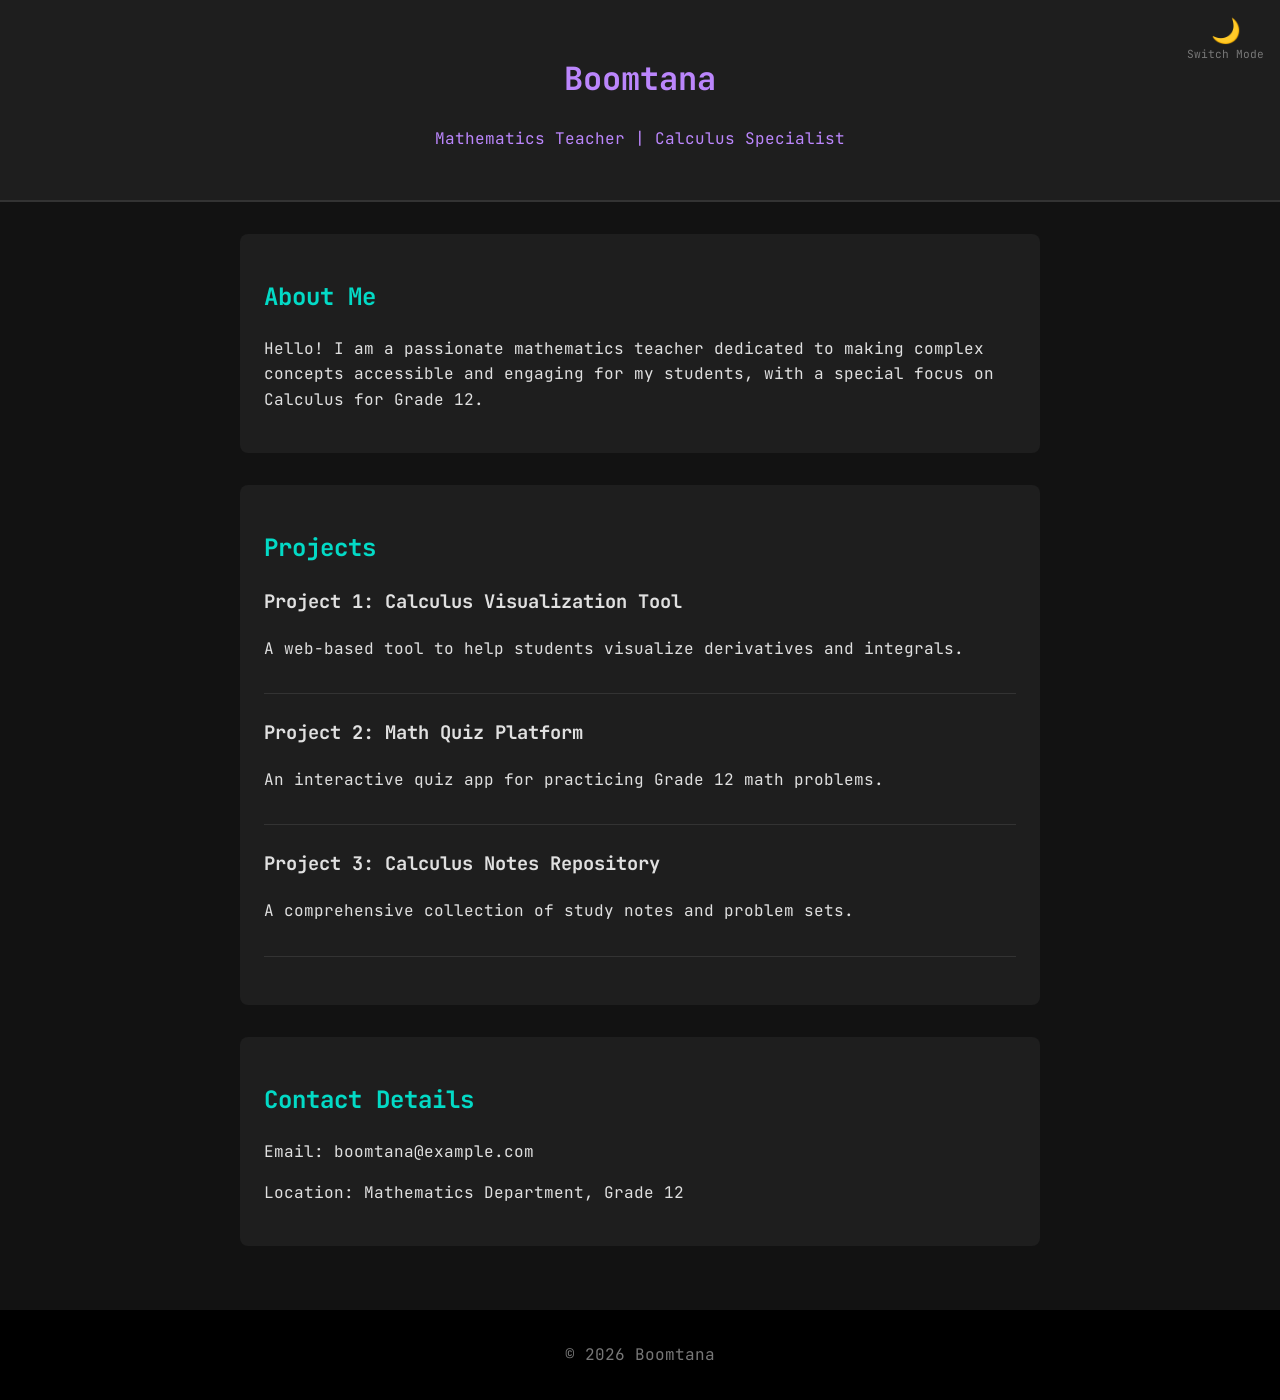
==== docs/index.html @ 0ce88c64 "Move assets to docs folder" ====
<!DOCTYPE html>
<html lang="en">
<head>
    <meta charset="UTF-8">
    <meta name="viewport" content="width=device-width, initial-scale=1.0">
    <title>Boomtana - Mathematics Teacher</title>
    <link rel="stylesheet" href="style.css">
</head>
<body>
    <header>
        <h1>Boomtana</h1>
        <p>Mathematics Teacher | Calculus Specialist</p>
        <div class="theme-container">
            <button id="theme-toggle" aria-label="Toggle theme">🌙</button>
            <span class="theme-label">Switch Mode</span>
        </div>
    </header>

    <main>
        <section id="about">
            <h2>About Me</h2>
            <p>Hello! I am a passionate mathematics teacher dedicated to making complex concepts accessible and engaging for my students, with a special focus on Calculus for Grade 12.</p>
        </section>

        <section id="projects">
            <h2>Projects</h2>
            <div class="project-list">
                <article>
                    <h3>Project 1: Calculus Visualization Tool</h3>
                    <p>A web-based tool to help students visualize derivatives and integrals.</p>
                </article>
                <article>
                    <h3>Project 2: Math Quiz Platform</h3>
                    <p>An interactive quiz app for practicing Grade 12 math problems.</p>
                </article>
                <article>
                    <h3>Project 3: Calculus Notes Repository</h3>
                    <p>A comprehensive collection of study notes and problem sets.</p>
                </article>
            </div>
        </section>

        <section id="contact">
            <h2>Contact Details</h2>
            <p>Email: boomtana@example.com</p>
            <p>Location: Mathematics Department, Grade 12</p>
        </section>
    </main>

    <footer>
        <p>&copy; 2026 Boomtana</p>
    </footer>
    <script src="script.js"></script>
</body>
</html>
---- docs/style.css ----
@import url('https://fonts.googleapis.com/css2?family=JetBrains+Mono:wght@400;700&display=swap');

:root {
    --bg-color: #121212;
    --text-color: #e0e0e0;
    --header-bg: #1e1e1e;
    --section-bg: #1e1e1e;
    --accent-color: #03dac6;
    --secondary-text: #777;
    --header-text: #bb86fc;
}

body.light-theme {
    --bg-color: #f4f4f4;
    --text-color: #333;
    --header-bg: #fff;
    --section-bg: #fff;
    --accent-color: #4a90e2;
    --secondary-text: #555;
    --header-text: #4a90e2;
}

body {
    font-family: 'JetBrains Mono', monospace;
    line-height: 1.6;
    margin: 0;
    padding: 0;
    background-color: var(--bg-color);
    color: var(--text-color);
    transition: background 0.3s, color 0.3s;
}

header {
    background: var(--header-bg);
    color: var(--header-text);
    padding: 2rem;
    text-align: center;
    border-bottom: 2px solid #333;
    position: relative;
}

main {
    padding: 2rem;
    max-width: 800px;
    margin: auto;
}

section {
    margin-bottom: 2rem;
    background: var(--section-bg);
    padding: 1.5rem;
    border-radius: 8px;
}

h2 {
    color: var(--accent-color);
}

.project-list article {
    margin-bottom: 1.5rem;
    padding-bottom: 1rem;
    border-bottom: 1px solid #333;
}

#theme-toggle {
    background: none;
    border: none;
    font-size: 1.5rem;
    cursor: pointer;
    color: var(--text-color);
    display: block;
    margin: 0 auto;
}

.theme-container {
    position: absolute;
    top: 1rem;
    right: 1rem;
    text-align: center;
}

.theme-label {
    font-size: 0.7rem;
    display: block;
    color: var(--secondary-text);
}

footer {
    text-align: center;
    padding: 1rem;
    background: #000;
    color: var(--secondary-text);
}
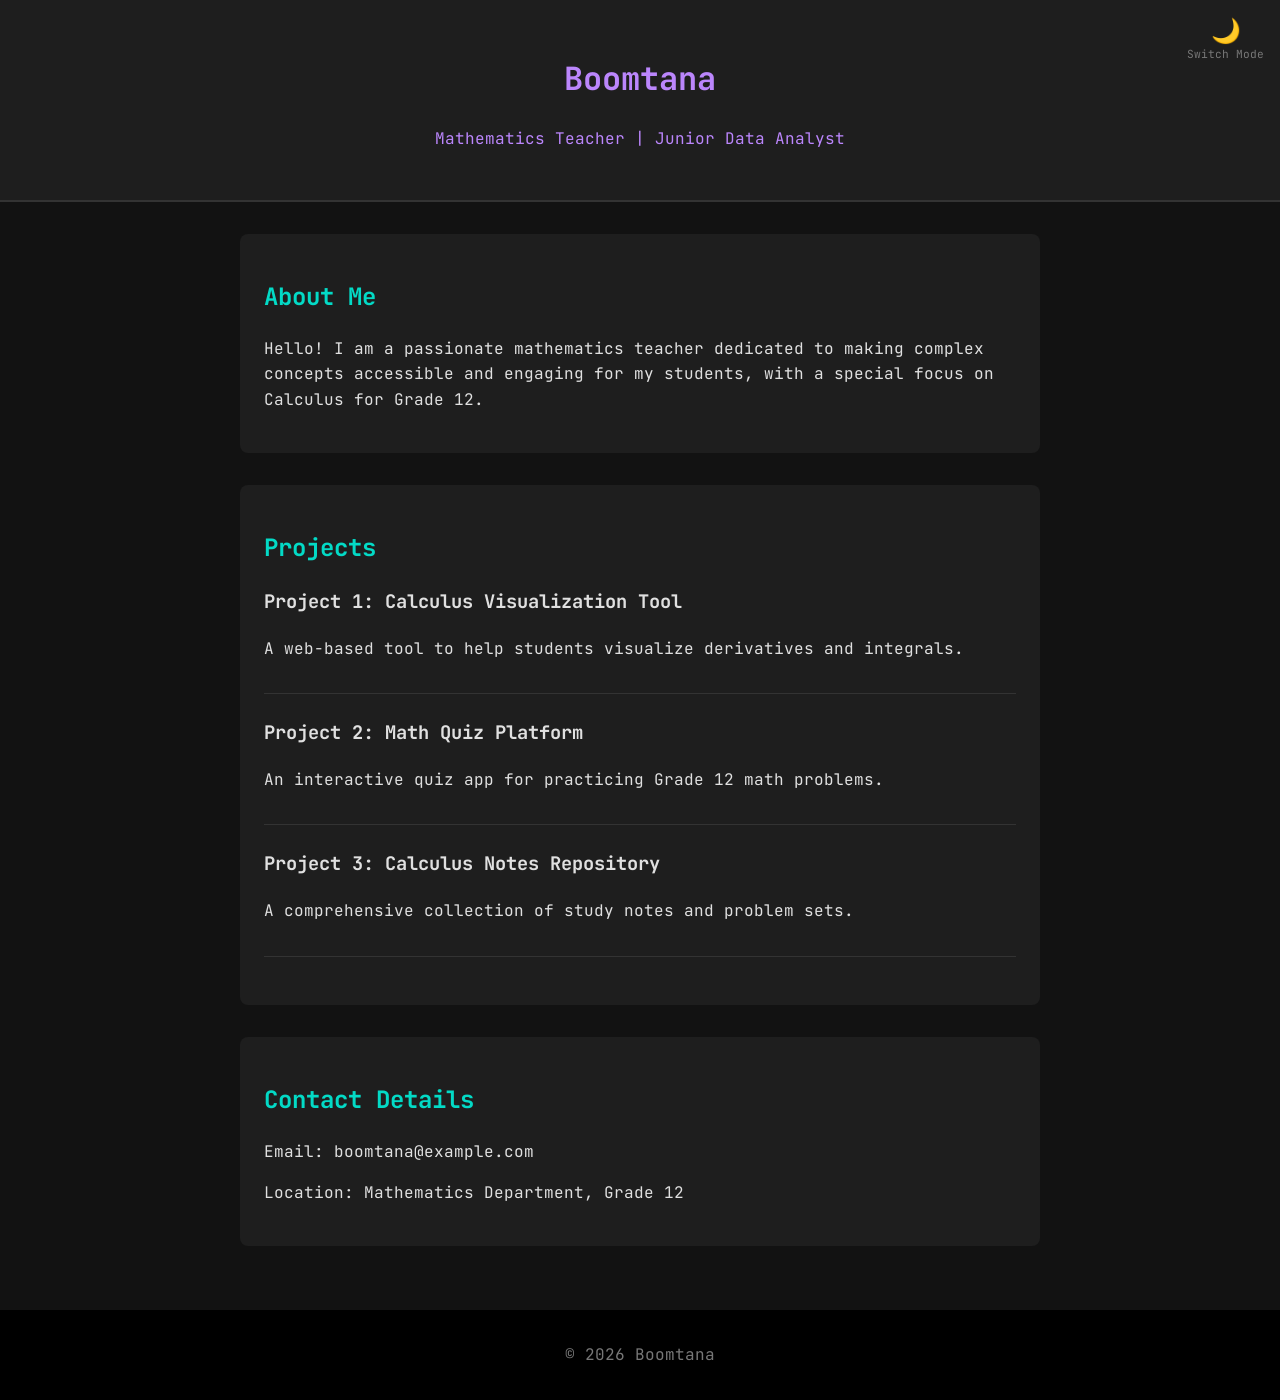
==== commit b6e93ecd: "Update professional title in index.html" ====
--- a/docs/index.html
+++ b/docs/index.html
@@ -9,7 +9,7 @@
 <body>
     <header>
         <h1>Boomtana</h1>
-        <p>Mathematics Teacher | Calculus Specialist</p>
+        <p>Mathematics Teacher | Junior Data Analyst</p>
         <div class="theme-container">
             <button id="theme-toggle" aria-label="Toggle theme">🌙</button>
             <span class="theme-label">Switch Mode</span>
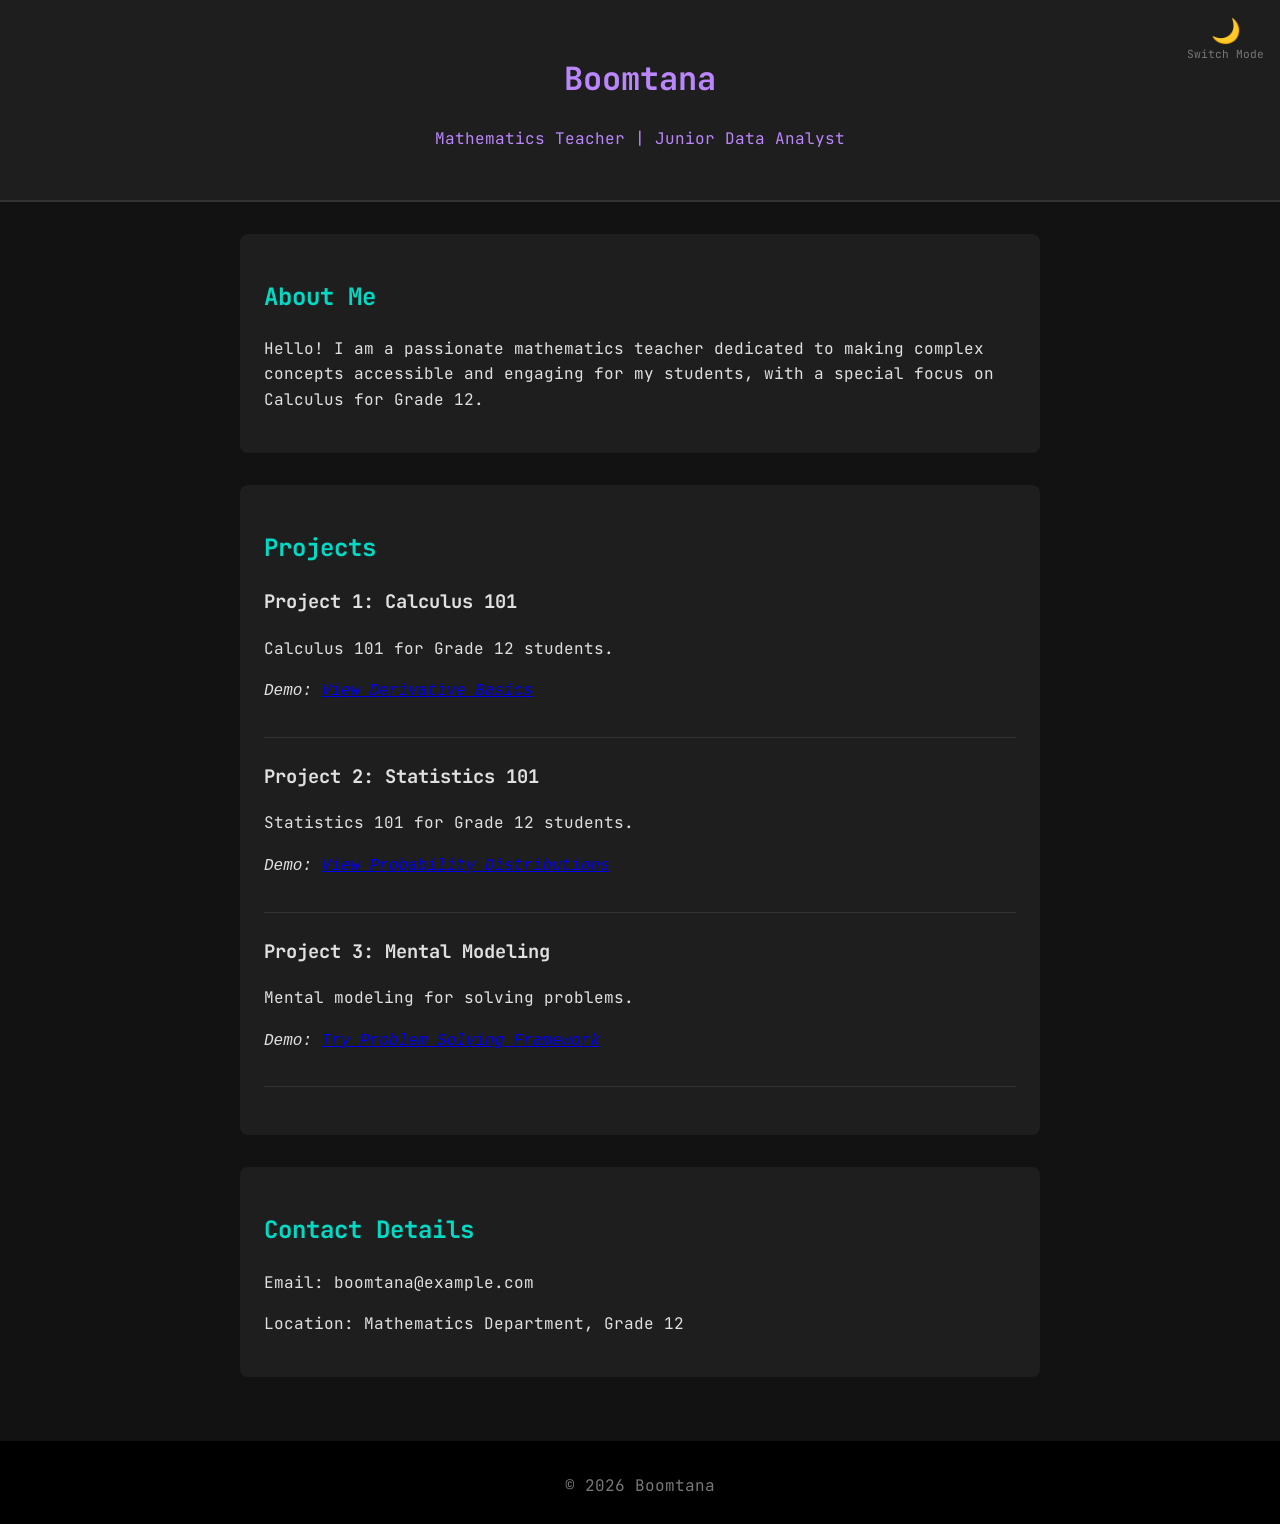
==== commit fcb17341: "Update project section with new descriptions and demo links" ====
--- a/docs/index.html
+++ b/docs/index.html
@@ -26,16 +26,19 @@
             <h2>Projects</h2>
             <div class="project-list">
                 <article>
-                    <h3>Project 1: Calculus Visualization Tool</h3>
-                    <p>A web-based tool to help students visualize derivatives and integrals.</p>
+                    <h3>Project 1: Calculus 101</h3>
+                    <p>Calculus 101 for Grade 12 students.</p>
+                    <p><em>Demo: <a href="#">View Derivative Basics</a></em></p>
                 </article>
                 <article>
-                    <h3>Project 2: Math Quiz Platform</h3>
-                    <p>An interactive quiz app for practicing Grade 12 math problems.</p>
+                    <h3>Project 2: Statistics 101</h3>
+                    <p>Statistics 101 for Grade 12 students.</p>
+                    <p><em>Demo: <a href="#">View Probability Distributions</a></em></p>
                 </article>
                 <article>
-                    <h3>Project 3: Calculus Notes Repository</h3>
-                    <p>A comprehensive collection of study notes and problem sets.</p>
+                    <h3>Project 3: Mental Modeling</h3>
+                    <p>Mental modeling for solving problems.</p>
+                    <p><em>Demo: <a href="#">Try Problem Solving Framework</a></em></p>
                 </article>
             </div>
         </section>
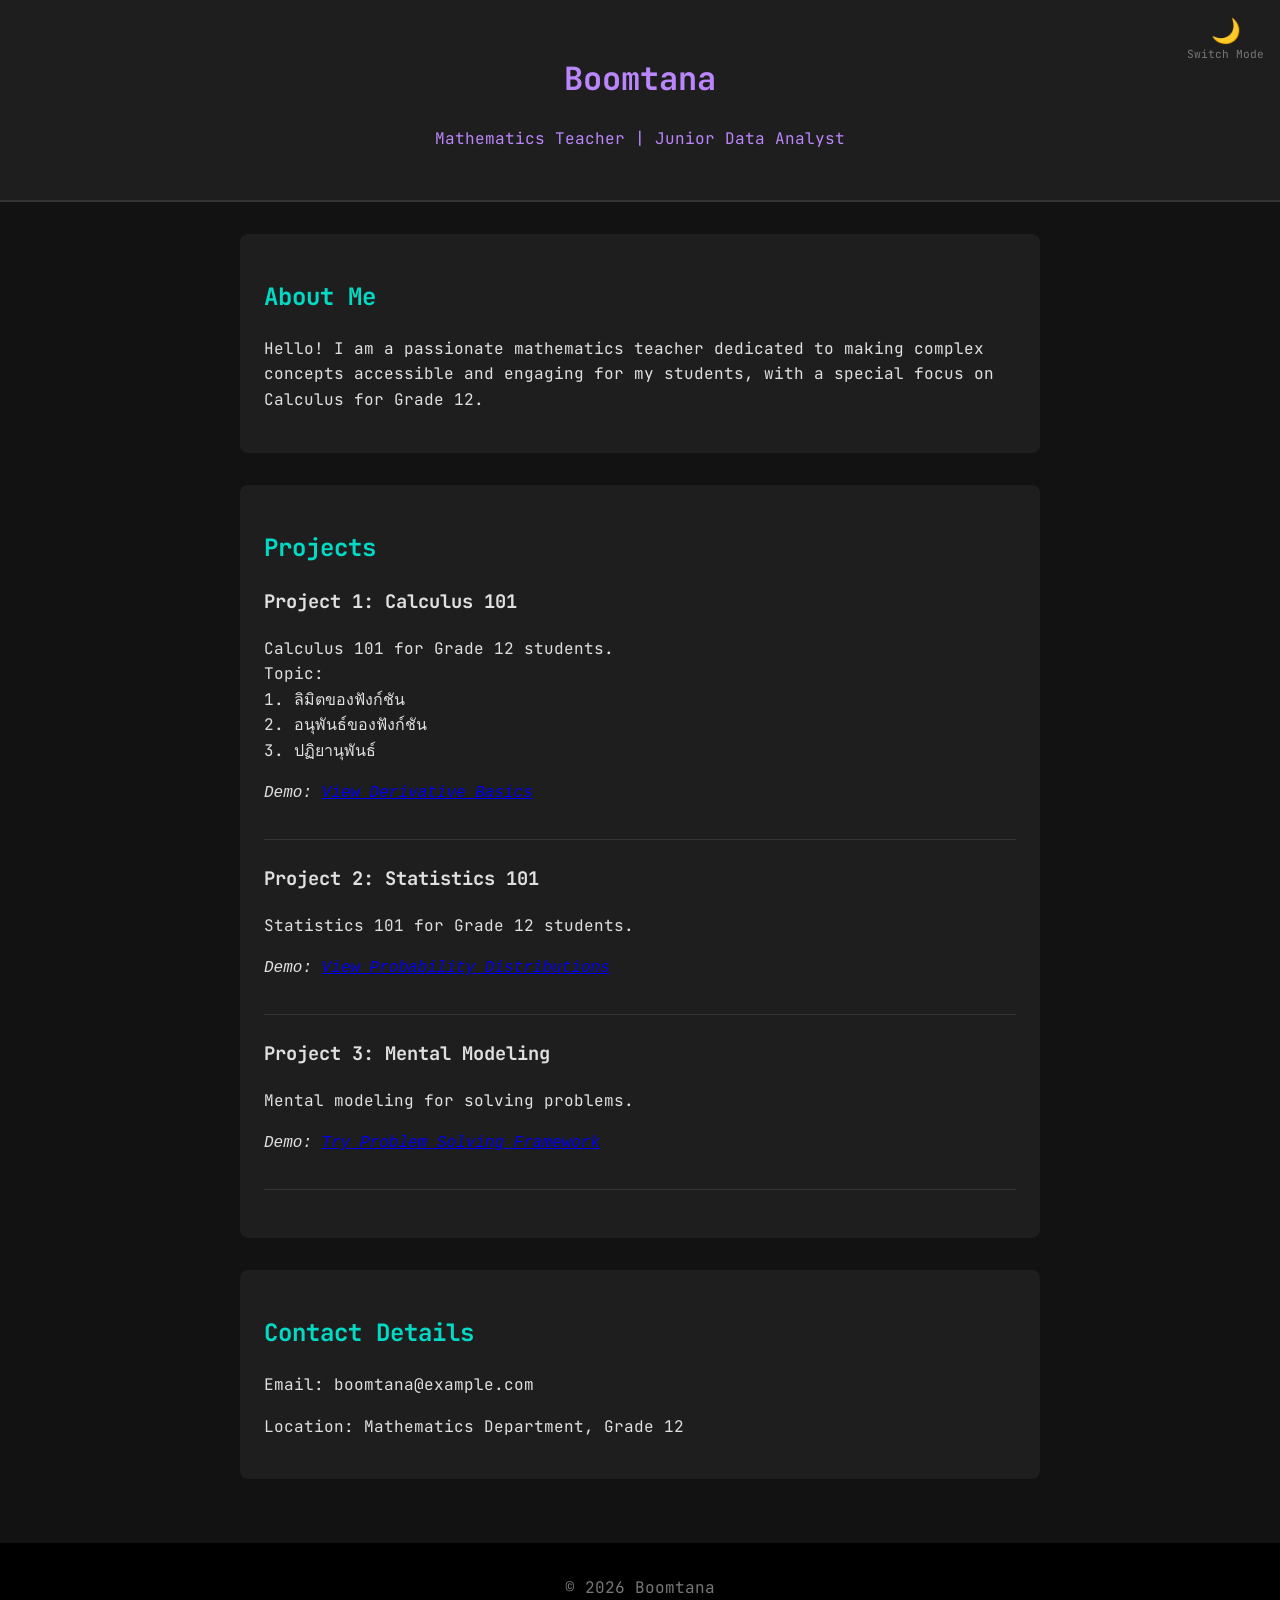
==== commit a83ad7cf: "feat: add calculus topics to project 1 in index.html" ====
--- a/docs/index.html
+++ b/docs/index.html
@@ -27,7 +27,12 @@
             <div class="project-list">
                 <article>
                     <h3>Project 1: Calculus 101</h3>
-                    <p>Calculus 101 for Grade 12 students.</p>
+                    <p>Calculus 101 for Grade 12 students. <br>
+                        Topic: <br>
+                        1. ลิมิตของฟังก์ชัน <br>
+                        2. อนุพันธ์ของฟังก์ชัน <br>
+                        3. ปฏิยานุพันธ์ <br>
+                    </p>
                     <p><em>Demo: <a href="#">View Derivative Basics</a></em></p>
                 </article>
                 <article>
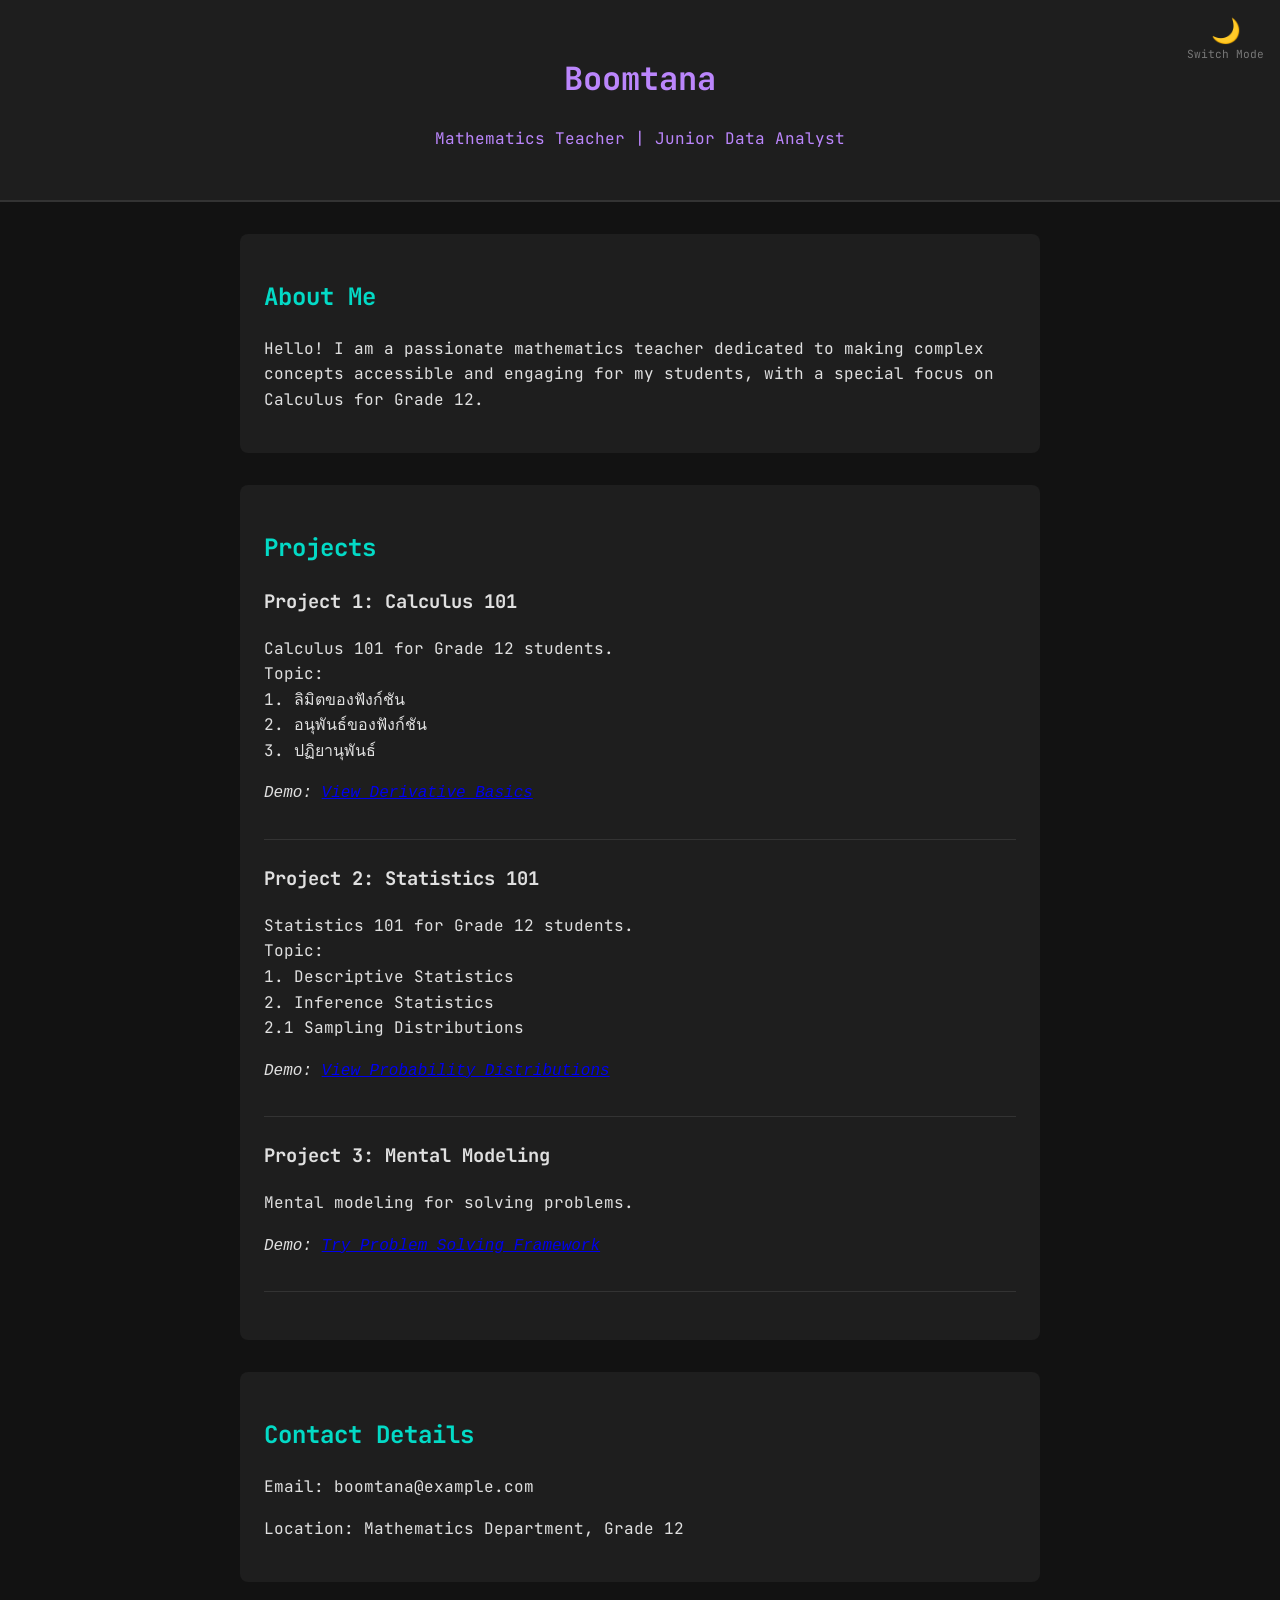
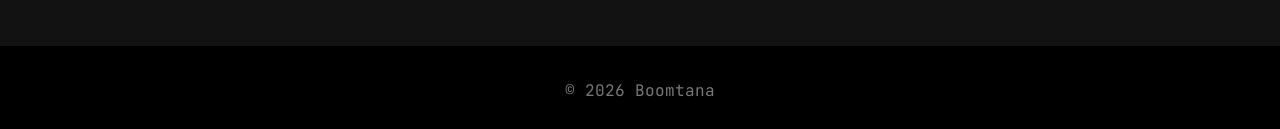
==== commit e54b5d5b: "feat: update statistics 101 topics in index.html" ====
--- a/docs/index.html
+++ b/docs/index.html
@@ -37,7 +37,12 @@
                 </article>
                 <article>
                     <h3>Project 2: Statistics 101</h3>
-                    <p>Statistics 101 for Grade 12 students.</p>
+                    <p>Statistics 101 for Grade 12 students. <br>
+                        Topic: <br>
+                        1. Descriptive Statistics <br>
+                        2. Inference Statistics <br>
+                        2.1 Sampling Distributions <br>
+                    </p>
                     <p><em>Demo: <a href="#">View Probability Distributions</a></em></p>
                 </article>
                 <article>
